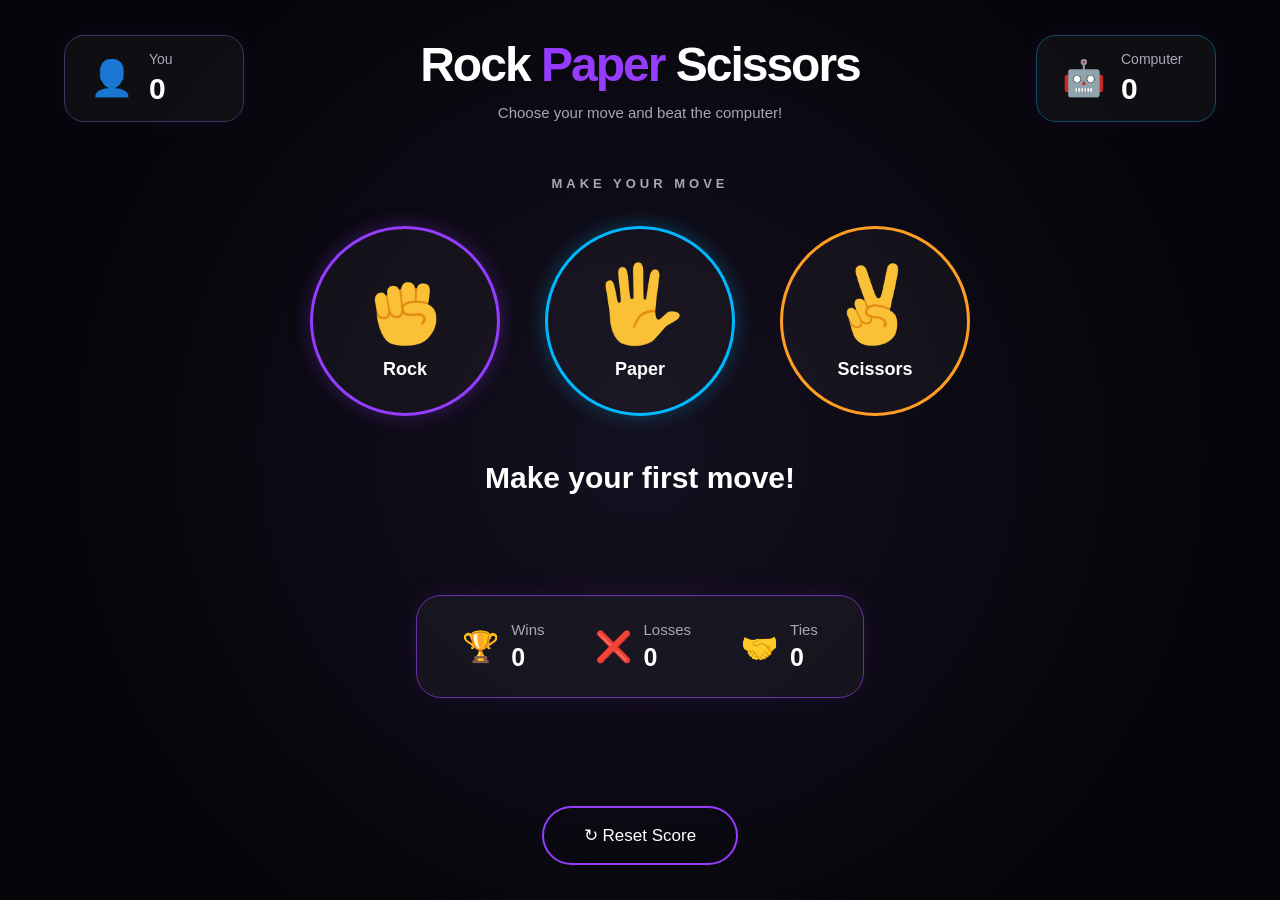
==== index.html @ 7ac20cb8 "another name" ====
<!DOCTYPE html>
<html lang="en">
<head>
    <meta charset="UTF-8">
    <meta name="viewport" content="width=device-width, initial-scale=1.0">
    <title>Rock Paper Scissors</title>
    <link rel="stylesheet" href="style.css">
</head>

<body>

    <main class="game-container">

        <!-- Header -->
        <header class="game-header">
            <div class="score-card player-card">
                <div class="player-icon">👤</div>
                <div>
                    <p>You</p>
                    <h2 class="player-score">0</h2>
                </div>
            </div>

            <div class="game-title">
                <h1>Rock <span>Paper</span> Scissors</h1>
                <p>Choose your move and beat the computer!</p>
            </div>

            <div class="score-card computer-card">
                <div class="player-icon">🤖</div>
                <div>
                    <p>Computer</p>
                    <h2 class="computer-score">0</h2>
                </div>
            </div>
        </header>

        <!-- Game choices -->
        <section class="game-arena">

            <h3>MAKE YOUR MOVE</h3>

            <div class="choices">

                <button class="butt rock" onclick="playGame('rock')">
                    <img src="images/rock-emoji.png" alt="Rock">
                    <span>Rock</span>
                </button>

                <button class="butt paper" onclick="playGame('paper')">
                    <img src="images/paper-emoji.png" alt="Paper">
                    <span>Paper</span>
                </button>

                <button class="butt scissors" onclick="playGame('scissors')">
                    <img src="images/scissors-emoji.png" alt="Scissors">
                    <span>Scissors</span>
                </button>

            </div>

            <!-- Game result -->
            <div class="result-area">
                <p class="js-result result">Make your first move!</p>
                <p class="js-choices"></p>
            </div>

        </section>

        <!-- Statistics -->
        <section class="statistics">

            <div class="stat">
                <span>🏆</span>
                <div>
                    <p>Wins</p>
                    <h2 class="wins-count">0</h2>
                </div>
            </div>

            <div class="stat">
                <span>❌</span>
                <div>
                    <p>Losses</p>
                    <h2 class="losses-count">0</h2>
                </div>
            </div>

            <div class="stat">
                <span>🤝</span>
                <div>
                    <p>Ties</p>
                    <h2 class="ties-count">0</h2>
                </div>
            </div>

        </section>

        <!-- Score display -->
        <p class="js-score score-display"></p>

        <!-- Reset button -->
        <button class="rest" onclick="
            score.wins = 0;
            score.losses = 0;
            score.ties = 0;
            update();
        ">
            ↻ Reset Score
        </button>

    </main>

    <script src="game.js"></script>

</body>
</html>
---- style.css ----
/* GENERAL STYLING */

* {
    margin: 0;
    padding: 0;
    box-sizing: border-box;
}

body {
    font-family: Arial, sans-serif;
    background: radial-gradient(circle at center, #151020, #050509 75%);
    color: white;
    min-height: 100vh;
}

/* MAIN CONTAINER */

.game-container {
    width: 100%;
    min-height: 100vh;
    padding: 35px 5%;
    display: flex;
    flex-direction: column;
    align-items: center;
    justify-content: space-between;
    gap: 35px;
}

/* HEADER */

.game-header {
    width: 100%;
    display: flex;
    align-items: center;
    justify-content: space-between;
    gap: 20px;
}

.game-title {
    text-align: center;
}

.game-title h1 {
    font-size: clamp(25px, 4vw, 48px);
    letter-spacing: -2px;
}

.game-title h1 span {
    color: #963cff;
}

.game-title p {
    color: #aaa6b9;
    margin-top: 12px;
    font-size: 15px;
}

/* SCORE CARDS */

.score-card {
    display: flex;
    align-items: center;
    gap: 15px;
    padding: 15px 25px;
    min-width: 180px;
    background: rgba(255, 255, 255, 0.04);
    border: 1px solid #42325e;
    border-radius: 20px;
    box-shadow: 0 0 20px rgba(135, 45, 255, 0.1);
}

.score-card p {
    color: #aaa6b9;
    font-size: 14px;
    margin-bottom: 5px;
}

.score-card h2 {
    font-size: 30px;
}

.player-icon {
    font-size: 35px;
}

.computer-card {
    border-color: #124d68;
}

/* GAME ARENA */

.game-arena {
    width: 100%;
    text-align: center;
}

.game-arena h3 {
    color: #aaa6b9;
    font-size: 13px;
    letter-spacing: 4px;
    margin-bottom: 35px;
}

.choices {
    display: flex;
    justify-content: center;
    align-items: center;
    flex-wrap: wrap;
    gap: 45px;
}

/* GAME BUTTONS */

.butt {
    width: 190px;
    height: 190px;
    border-radius: 50%;
    border: 3px solid #963cff;
    background: rgba(255, 255, 255, 0.03);
    color: white;
    display: flex;
    flex-direction: column;
    justify-content: center;
    align-items: center;
    flex-shrink: 0;
    aspect-ratio: 1 / 1;
    gap: 12px;
    cursor: pointer;
    transition: 0.6s ease;
}

.butt img {
    width: 85px;
    height: 85px;
    object-fit: contain;
}

.butt span {
    font-size: 18px;
    font-weight: bold;
}

.rock {
    border-color: #963cff;
    box-shadow: 0 0 20px rgba(150, 60, 255, 0.3);
}

.paper {
    border-color: #00b8ff;
    box-shadow: 0 0 20px rgba(0, 184, 255, 0.3);
}

.scissors {
    border-color: #ff9d24;
    /* box-shadow: 0 0 20px rgba(255, 157, 36, 0.3); */
}

/* HOVER EFFECTS */

.butt:hover {
    transform: translateY(-12px) scale(1.05);
    background: rgba(150, 60, 255, 0.1);
}

.rock:hover {
    box-shadow: 0 0 35px #963cff;
}

.paper:hover {
    box-shadow: 0 0 35px #00b8ff;
}

.scissors:hover {
    box-shadow: 0 0 35px #ff9d24;
}

/* RESULT AREA */

.result-area {
    margin-top: 45px;
    min-height: 80px;
}

.result {
    margin-top: 20px;
    font-size: 30px;
    font-weight: bold;
    margin-bottom: 12px;
}

.js-choices {
    font-size: 12px;
    color: #aaa6b9;
}
.move-button{
    height: 50px;
}


/* STATISTICS */

.statistics {
    display: flex;
    justify-content: center;
    align-items: center;
    gap: 50px;
    padding: 25px 45px;
    background: rgba(255, 255, 255, 0.04);
    border: 1px solid #6732a5;
    border-radius: 25px;
    box-shadow: 0 0 25px rgba(150, 60, 255, 0.12);
}

.stat {
    display: flex;
    align-items: center;
    gap: 12px;
}

.stat span {
    font-size: 30px;
}

.stat p {
    color: #aaa6b9;
    font-size: 15px;
    margin-bottom: 5px;
}

.stat h2 {
    font-size: 25px;
}

.score-display {
    color: #aaa6b9;
    font-size: 14px;
}

/* RESET BUTTON */

.rest {
    padding: 17px 40px;
    border: 2px solid #963cff;
    border-radius: 50px;
    background: transparent;
    color: white;
    font-size: 17px;
    cursor: pointer;
    transition: 0.3s ease;
}

.rest:hover {
    background: #963cff;
    box-shadow: 0 0 25px #963cff;
}

/* MOBILE RESPONSIVENESS */

@media (max-width: 750px) {

    .game-header {
        flex-direction: column;
    }

    .score-card {
        width: 100%;
        justify-content: center;
    }

    .choices {
        gap: 20px;
    }

    .butt {
        width: 130px;
        height: 130px;
    }

    .butt img {
        width: 55px;
        height: 55px;
    }
    .butt span{
        font-weight: 900;
        font-size: 12px
    }

    .statistics {
        gap: 20px;
        padding: 20px;
    }

    .stat {
        gap: 5px;
    }

    .stat span {
        font-size: 22px;
    }
}

@media (max-width: 420px) {
    .statistics {
        gap: 12px;
        padding: 15px 10px;
    }

    .stat p {
        font-size: 12px;
    }

    .stat h2 {
        font-size: 20px;
    }

    .butt {
        width: 100px;
        height: 100px;
    }

    .butt img {
        width: 45px;
        height: 45px;
    }
}
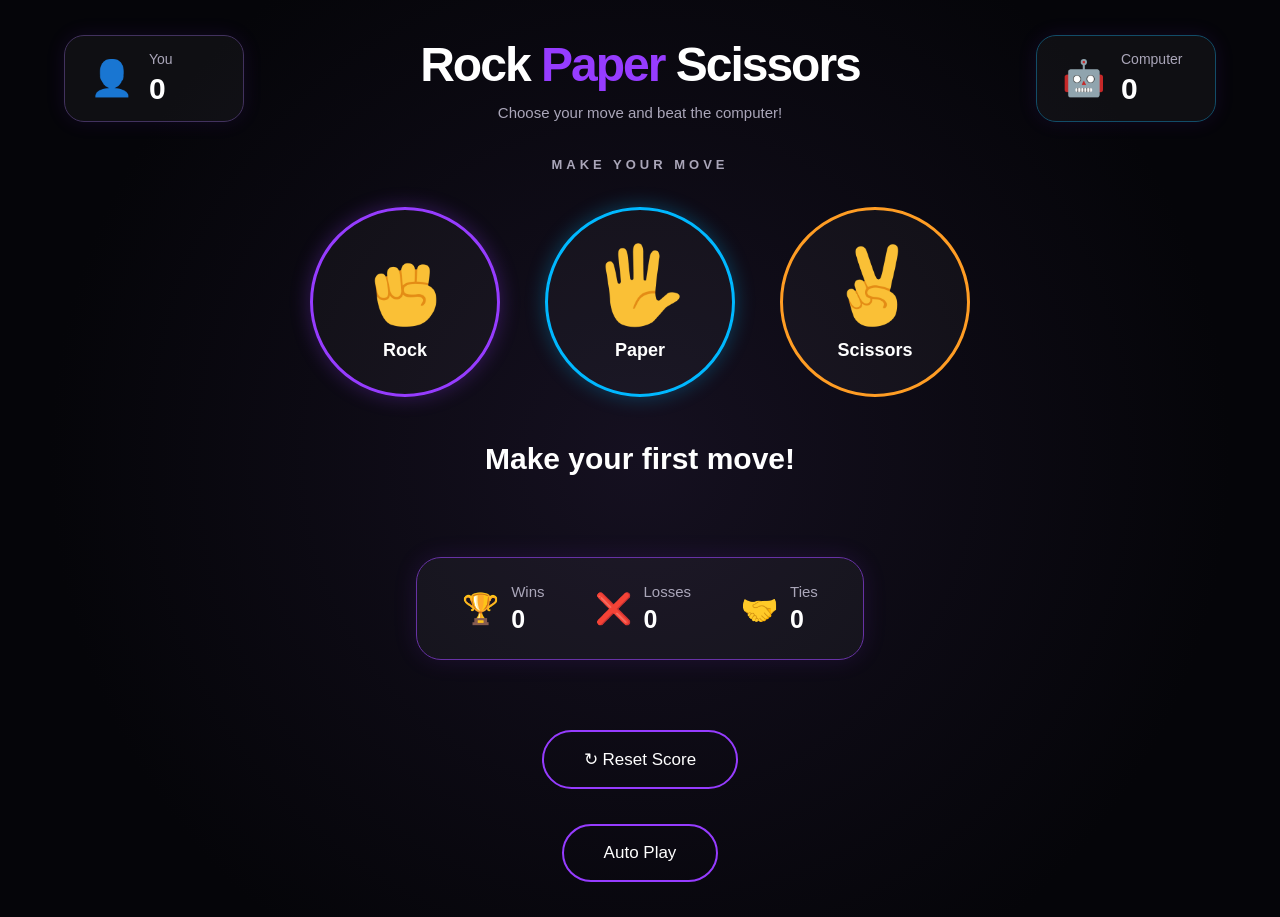
==== commit db60c44a: "corrected one" ====
--- a/index.html
+++ b/index.html
@@ -108,7 +108,8 @@
             update();
         ">
             ↻ Reset Score
-        </button>
+        </button> 
+        <button onclick="autoPlay();" class="rest">Auto Play</button>
 
     </main>
 
